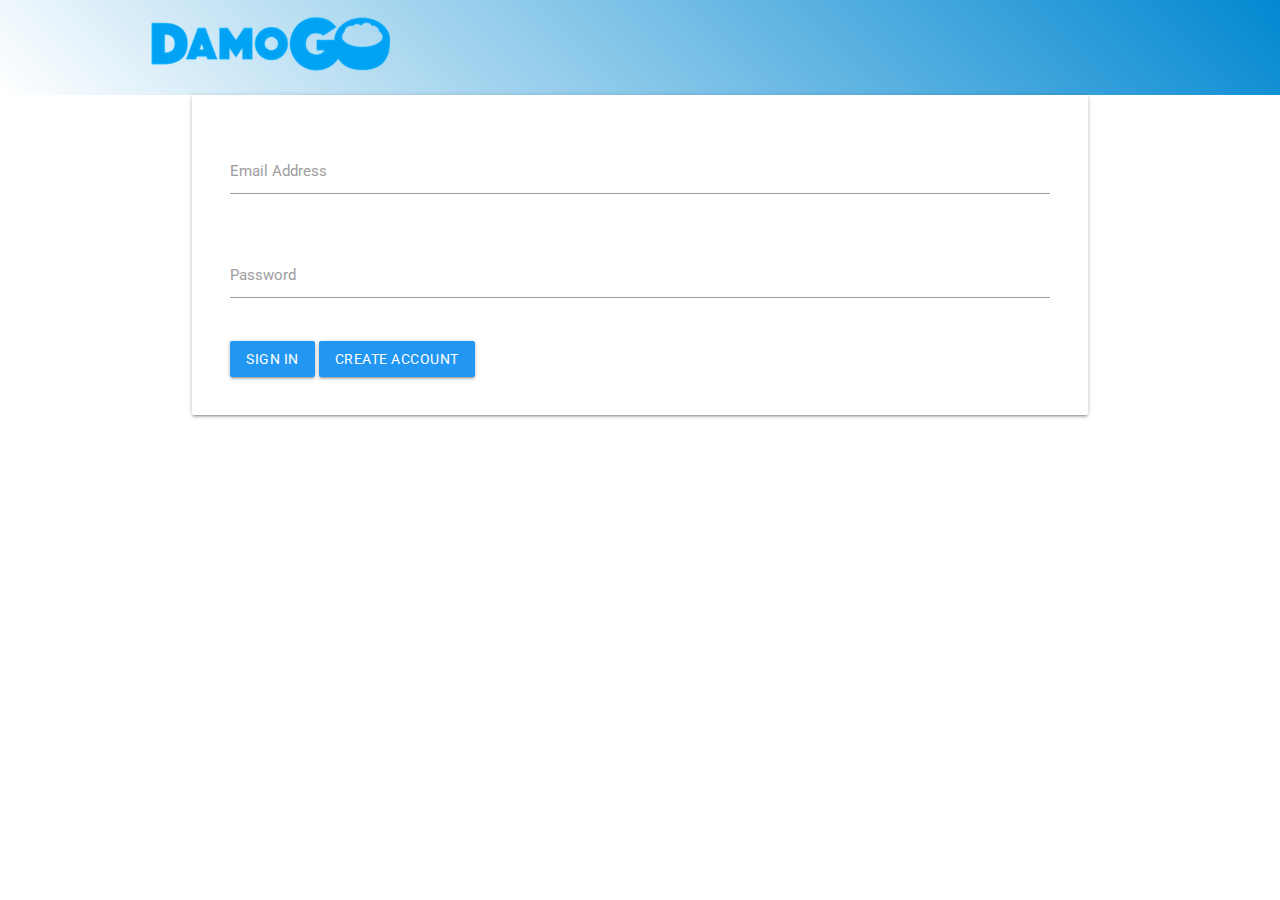
==== web-start/public/sign-in.html @ 3c4890af "Improve the naming scheme" ====
<!doctype html>
<!--
  Copyright 2015 Google Inc. All rights reserved.
  Licensed under the Apache License, Version 2.0 (the "License");
  you may not use this file except in compliance with the License.
  You may obtain a copy of the License at
      https://www.apache.org/licenses/LICENSE-2.0
  Unless required by applicable law or agreed to in writing, software
  distributed under the License is distributed on an "AS IS" BASIS,
  WITHOUT WARRANTIES OR CONDITIONS OF ANY KIND, either express or implied.
  See the License for the specific language governing permissions and
  limitations under the License
-->
<html lang="en">
<head>
    <meta charset="utf-8">
    <meta http-equiv="X-UA-Compatible" content="IE=edge">
    <meta name="description" content="Allowing business to reduce waste with DamoGo">
    <meta name="viewport" content="width=device-width, initial-scale=1.0">
    <title>DamoGo Business</title>

    <!-- Disable tap highlight on IE -->
    <meta name="msapplication-tap-highlight" content="no">

    <!-- Web Application Manifest -->
    <link rel="manifest" href="manifest.json">

    <!-- Add to homescreen for Chrome on Android -->
    <meta name="mobile-web-app-capable" content="yes">
    <meta name="application-name" content="DamoGo Business">
    <meta name="theme-color" content="#fff">

    <!-- Add to homescreen for Safari on iOS -->
    <meta name="apple-mobile-web-app-capable" content="yes">
    <meta name="apple-mobile-web-app-status-bar-style" content="white-translucent">
    <meta name="apple-mobile-web-app-title" content="DamoGo Business">
    <meta name="apple-mobile-web-app-status-bar-style" content="#fff">

    <!-- Tile icon for Win8 -->
    <meta name="msapplication-TileColor" content="#fff">
    <meta name="msapplication-navbutton-color" content="#02A3F4">

    <!-- Material Design Lite -->
    <link rel="stylesheet" href="https://fonts.googleapis.com/icon?family=Material+Icons">
    <link rel="stylesheet" href="https://code.getmdl.io/1.1.3/material.orange-indigo.min.css">
    <script defer src="https://code.getmdl.io/1.1.3/material.min.js"></script>

    <!-- App Styling -->
    <link rel="stylesheet" href="https://fonts.googleapis.com/css?family=Roboto:regular,bold,italic,thin,light,bolditalic,black,medium&amp;lang=en">
    <link rel="stylesheet" href="styles/main.css">
    <link rel="stylesheet" href="styles/sign-in.css">

    <!-- Compiled and minified CSS -->
    <link rel="stylesheet" href="https://cdnjs.cloudflare.com/ajax/libs/materialize/1.0.0/css/materialize.min.css">


</head>
<body>
<div class="demo-layout mdl-layout mdl-js-layout mdl-layout--fixed-header">

  <!-- Header section containing logo -->
  <header class="mdl-layout__header gradient-45deg-white-light-blue">
    <div class="mdl-cell mdl-cell--12-col mdl-cell--12-col-tablet mdl-grid">
      <div class="mdl-layout__header-row mdl-cell mdl-cell--12-col mdl-cell--12-col-tablet mdl-cell--12-col-desktop">
        <a href="index.html"><img class="brand-logo center" src="images/DAMOGO-Logo.png"></a>
      </div>
      <div id="user-container">
        <div hidden id="user-name"></div>
        <button hidden id="sign-out" class="mdl-color-text--white mdl-button mdl-js-button mdl-js-ripple-effect">
          Sign-out
        </button>
      </div>
    </div>
  </header>

  <main class="mdl-layout__content mdl-color--grey-100">

    <div class="container card">
        <form id='login' class="col s12">
            <div class="row">
                <div class="input-field col s12">
                    <input id="email" type="email" class="validate" required>
                    <label for="email">Email Address</label>
                </div>
            </div>
            <div class="row">
                <div class="input-field col s12">
                    <input id="password" type="password" class="validate" required minlength="6">
                    <label for="password">Password</label>
                </div>
            </div>

            <button class="btn waves-effect blue waves-light" type="submit" name="action">
                Sign in
            </button>
            <a class="waves-effect blue waves-light btn" href='/sign-up.html'>Create account</a>
        </form>
    </div>  <!-- CLOSE CONTAINER -->
                

    </div>
  </main>
</div>

<!-- Import and configure the Firebase SDK -->
<!-- These scripts are made available when the app is served or deployed on Firebase Hosting -->
<!-- If you do not want to serve/host your project using Firebase Hosting see https://firebase.google.com/docs/web/setup -->
<script src="/__/firebase/6.4.0/firebase-app.js"></script>
<script src="/__/firebase/6.4.0/firebase-auth.js"></script>
<script src="/__/firebase/6.4.0/firebase-storage.js"></script>
<script src="/__/firebase/6.4.0/firebase-messaging.js"></script>
<script src="/__/firebase/6.4.0/firebase-firestore.js"></script>
<script src="/__/firebase/6.4.0/firebase-performance.js"></script>
<script src="/__/firebase/init.js"></script>

<script src="scripts/sign-in.js"></script>

<!-- Compiled and minified JavaScript -->
<script src="https://cdnjs.cloudflare.com/ajax/libs/materialize/1.0.0/js/materialize.min.js"></script>


</body>
</html>
---- web-start/public/styles/main.css ----
/**
 * Copyright 2015 Google Inc. All Rights Reserved.
 *
 * Licensed under the Apache License, Version 2.0 (the "License");
 * you may not use this file except in compliance with the License.
 * You may obtain a copy of the License at
 *
 *      http://www.apache.org/licenses/LICENSE-2.0
 *
 * Unless required by applicable law or agreed to in writing, software
 * distributed under the License is distributed on an "AS IS" BASIS,
 * WITHOUT WARRANTIES OR CONDITIONS OF ANY KIND, either express or implied.
 * See the License for the specific language governing permissions and
 * limitations under the License.
 */

 html, body {
    font-family: 'Roboto', 'Helvetica', sans-serif;
  }
  main, #messages-card {
    height: 100%;
    padding-bottom: 0;
  }
  #messages-card-container {
    height: calc(100% - 35px);
    padding-bottom: 0;
  }
  #messages-card {
    margin-top: 15px;
  }
  .mdl-layout__header-row span {
    margin-left: 15px;
    margin-top: 17px;
  }
  .mdl-grid {
    max-width: 1024px;
    margin: auto;
  }
  .material-icons {
    font-size: 36px;
    position: relative;
  }
  .mdl-layout__header-row {
    padding: 0;
    margin: 0 auto;
  }
  .mdl-card__supporting-text {
    width: auto;
    height: 100%;
    padding-top: 0;
    padding-bottom: 0;
  }
  #messages {
    overflow-y: auto;
    margin-bottom: 10px;
    height: calc(100% - 80px);
    display: flex;
    flex-direction: column;
  }
  #message-filler {
    flex-grow: 1;
  }
  .message-container:first-of-type {
    border-top-width: 0;
  }
  .message-container {
    display: block;
    margin-top: 10px;
    border-top: 1px solid #f3f3f3;
    padding-top: 10px;
    opacity: 0;
    transition: opacity 1s ease-in-out;
  }
  .message-container.visible {
    opacity: 1;
  }
  .message-container .pic {
    background-image: url('/images/profile_placeholder.png');
    background-repeat: no-repeat;
    width: 30px;
    height: 30px;
    background-size: 30px;
    border-radius: 20px;
  }
  .message-container .spacing {
    display: table-cell;
    vertical-align: top;
  }
  .message-container .message {
    display: table-cell;
    width: calc(100% - 40px);
    padding: 5px 0 5px 10px;
  }
  .message-container .name {
    display: inline-block;
    width: 100%;
    padding-left: 40px;
    color: #bbb;
    font-style: italic;
    font-size: 12px;
    box-sizing: border-box;
  }
  #message-form {
    display: flex;
    flex-direction: row;
    width: calc(100% - 48px);
    float: left;
  }
  #image-form {
    display: flex;
    flex-direction: row;
    width: 48px;
    float: right;
  }
  #message-form .mdl-textfield {
    width: calc(100% - 100px);
  }
  #message-form button, #image-form button {
    width: 100px;
    margin: 15px 0 0 10px;
  }
  .mdl-card {
    background: linear-gradient(white, #f9f9f9);
    justify-content: space-between;
  }
  #user-container {
    position: absolute;
    display: flex;
    flex-direction: row;
    top: 22px;
    width: 100%;
    right: 0;
    padding-left: 10px;
    justify-content: flex-end;
    padding-right: 10px;
  }
  #user-container #user-pic {
    top: -3px;
    position: relative;
    display: inline-block;
    background-image: url('/images/profile_placeholder.png');
    background-repeat: no-repeat;
    width: 40px;
    height: 40px;
    background-size: 40px;
    border-radius: 20px;
  }
  #user-container #user-name {
    font-size: 16px;
    line-height: 36px;
    padding-right: 10px;
    padding-left: 20px;
  }
  #image-form #submitImage {
    width: auto;
    padding: 0 6px 0 1px;
    min-width: 0;
  }
  #image-form #submitImage .material-icons {
    top: -1px;
  }
  .message img {
    max-width: 300px;
    max-height: 200px;
  }
  #mediaCapture {
    display: none;
  }
  @media screen and (max-width: 610px) {
    header {
      height: 113px;
      padding-bottom: 80px !important;
    }
    #user-container {
      top: 72px;
      height: 38px;
      padding-top: 3px;
      padding-right: 2px;
    }
    #user-container #user-pic {
      top: 2px;
      width: 33px;
      height: 33px;
      background-size: 33px;
    }
  }
  .mdl-textfield__label:after {
    background-color: #0288D1;
  }
  .mdl-textfield--floating-label.is-focused .mdl-textfield__label {
    color: #0288D1;
  }
  .mdl-button .material-icons {
    top: -1px;
    margin-right: 5px;
  }
  
  /* label focus color */
  .input-field input[type=text]:focus + label {
    color: #0288D1;
  }
  
  .input-field:focus {
    color: #0288D1;
  }
  
  /* label underline focus color */
  .input-field input[type=text]:focus {
    border-bottom: 1px solid #000;
    box-shadow: 0 1px 0 0 #000;
  }
  
  .price {
    font-size: x-large; 
    padding-right: 5px;
  }
  
  .originalPrice {
    color: red;
    font-size: large;
    text-decoration: line-through;
  }
  
  button#sign-in {
    overflow: visible;
  }
  
  .btn-floating.add-fab {
    position: absolute;
    right: 15px;
    bottom: 15px;
    background-color: transparent;
    border: solid #0288D1 1px;
  }
  
  .btn-floating.add-fab:hover{
    background-color:rgba(0, 200, 255, 0.37);
    border: solid #0288D1 1px;
    box-shadow: 0 0 10px rgba(81, 203, 238, 1);
  }
  
  .material-icons.add-fab {
    color: #0288D1;
  }
  
  .gradient-45deg-white-light-blue {
    background: linear-gradient(45deg, #fff, #0288D1)!important;
  }
  
  .item-info {
    border-radius: 0.5em !important;
    overflow: hidden;
  }
---- web-start/public/styles/sign-in.css ----
.container.card {
    padding: 3%;
    margin: auto;
    top: 10%;
}
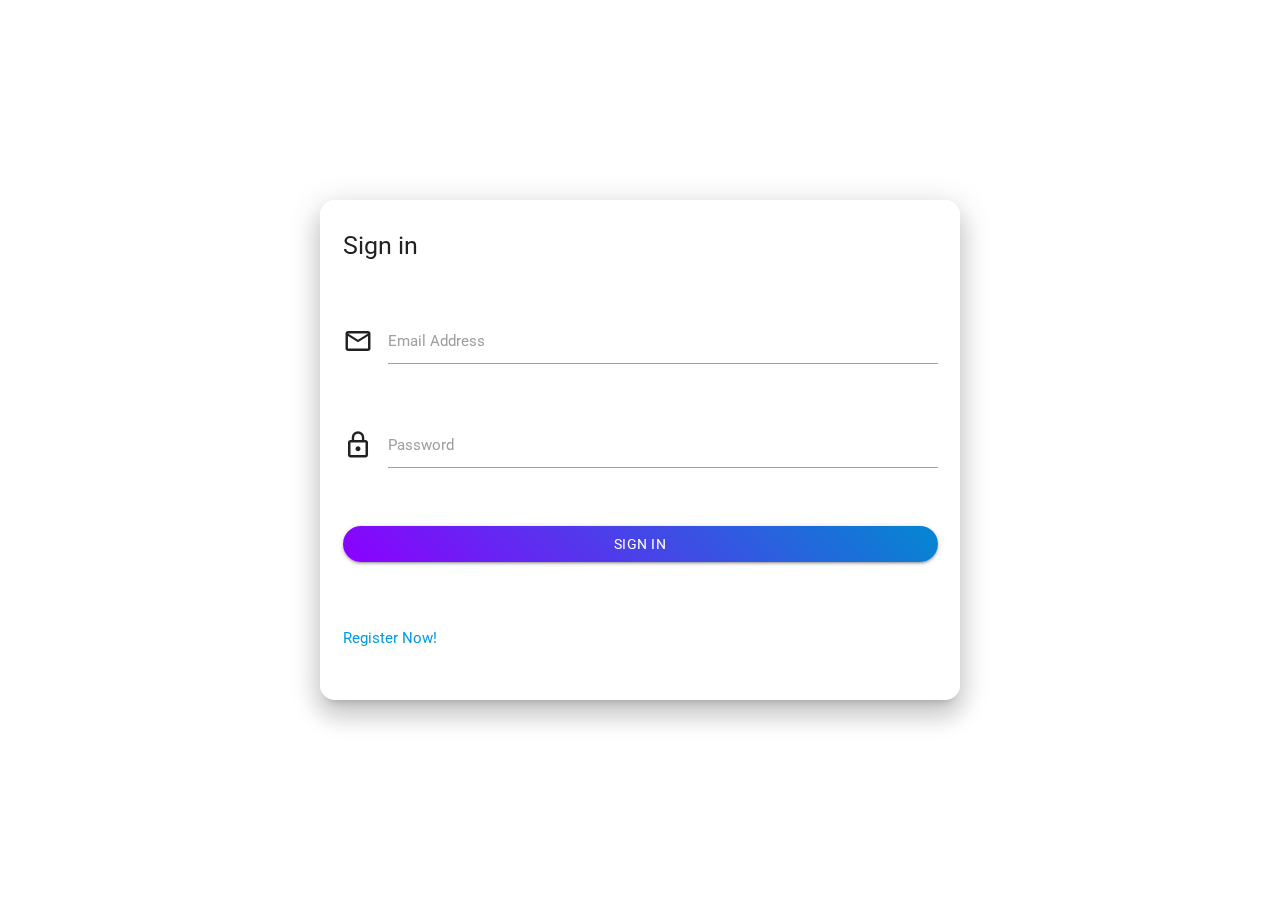
==== commit b80175b0: "Improve the login and create pages" ====
--- a/web-start/public/sign-in.html
+++ b/web-start/public/sign-in.html
@@ -55,52 +55,48 @@
 
 
 </head>
-<body>
-<div class="demo-layout mdl-layout mdl-js-layout mdl-layout--fixed-header">
+<body class="login-bg">
+  <div class="container">
+    <div id="login-page" class="row">
+      <div class="col s12 m6 l4 z-depth-4 login-card bg-opacity-8">
+        <form id='login' class="col s12">
+            <div class="row">
+              <div class="input-field col s12">
+                <h5 class="ml-4">Sign in</h5>
+              </div>
+            </div>
+            <div class="row margin">
+              <div class="input-field col s12">
+                  <i class="material-icons prefix pt-2">mail_outline</i>
+                <input id="email" type="email" class="validate" required>
+                <label for="email" class="center-align">Email Address</label>
+              </div>
+            </div>
+            <div class="row margin">
+              <div class="input-field col s12">
+                <i class="material-icons prefix pt-2">lock_outline</i>
+                <input id="password" type="password" class="validate" required>
+                <label for="password">Password</label>
+              </div>
+            </div>
 
-  <!-- Header section containing logo -->
-  <header class="mdl-layout__header gradient-45deg-white-light-blue">
-    <div class="mdl-cell mdl-cell--12-col mdl-cell--12-col-tablet mdl-grid">
-      <div class="mdl-layout__header-row mdl-cell mdl-cell--12-col mdl-cell--12-col-tablet mdl-cell--12-col-desktop">
-        <a href="index.html"><img class="brand-logo center" src="images/DAMOGO-Logo.png"></a>
-      </div>
-      <div id="user-container">
-        <div hidden id="user-name"></div>
-        <button hidden id="sign-out" class="mdl-color-text--white mdl-button mdl-js-button mdl-js-ripple-effect">
-          Sign-out
-        </button>
+            <div class="row">
+              <div class="input-field col s12">
+                <button class="btn waves-effect border-round gradient-45deg-indigo-light-blue waves-light col s12" type="submit" name="action">
+                    Sign in
+                </button>
+              </div>
+            </div>
+
+            <div class="row">
+              <div class="input-field col s6 m6 l6">
+                <p class="margin medium-small"><a href="sign-up.html">Register Now!</a></p>
+              </div>
+            </div>
+        </form>
       </div>
     </div>
-  </header>
-
-  <main class="mdl-layout__content mdl-color--grey-100">
-
-    <div class="container card">
-        <form id='login' class="col s12">
-            <div class="row">
-                <div class="input-field col s12">
-                    <input id="email" type="email" class="validate" required>
-                    <label for="email">Email Address</label>
-                </div>
-            </div>
-            <div class="row">
-                <div class="input-field col s12">
-                    <input id="password" type="password" class="validate" required minlength="6">
-                    <label for="password">Password</label>
-                </div>
-            </div>
-
-            <button class="btn waves-effect blue waves-light" type="submit" name="action">
-                Sign in
-            </button>
-            <a class="waves-effect blue waves-light btn" href='/sign-up.html'>Create account</a>
-        </form>
-    </div>  <!-- CLOSE CONTAINER -->
-                
-
-    </div>
-  </main>
-</div>
+  </div>  
 
 <!-- Import and configure the Firebase SDK -->
 <!-- These scripts are made available when the app is served or deployed on Firebase Hosting -->
--- a/web-start/public/styles/sign-in.css
+++ b/web-start/public/styles/sign-in.css
@@ -1,5 +1,31 @@
-.container.card {
-    padding: 3%;
-    margin: auto;
-    top: 10%;
+.login-card {
+    background-color: rgba(255, 255, 255, .9);
+    width: 50% !important;
+    position:fixed;
+    margin-left: auto;
+    left: auto;
+    right: auto;
+    border-radius: 1em;
+}
+
+.login-bg {
+    background-image: url(https://pixinvent.com/materialize-material-design-admin-template/app-assets/images/gallery/flat-bg.jpg);
+    background-repeat: no-repeat;
+    background-size: cover;
+}
+
+.gradient-45deg-indigo-light-blue {
+    background: linear-gradient(45deg, rgb(140, 0, 255), #0288D1)!important;
+}
+
+.border-round {
+    border-radius: 3em !important;
+}
+
+#login-page {
+    display: flex;
+    height: 100vh;
+    justify-content: center;
+    align-items: center;
+    background-color: transparent;
 }